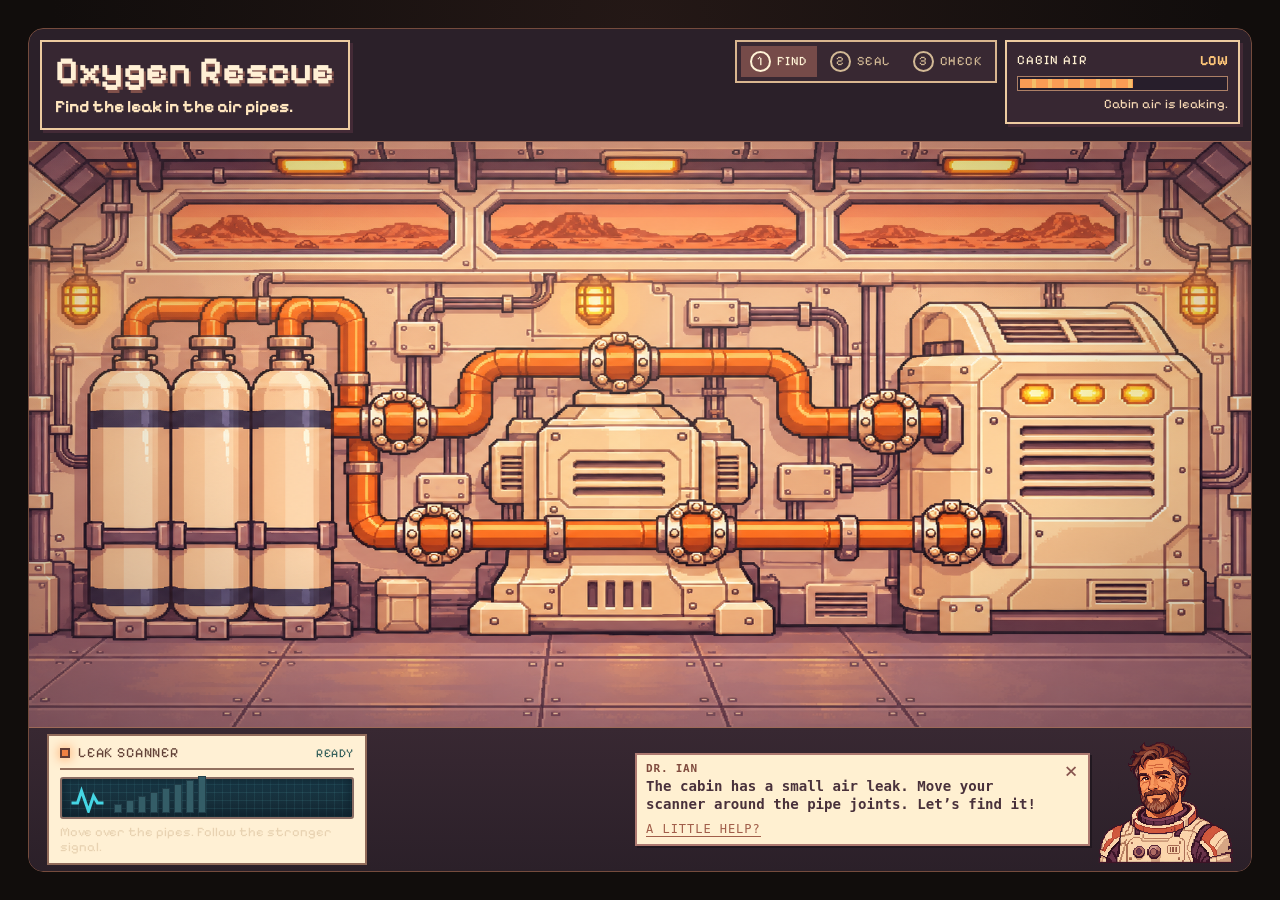
==== tasks/oxygen-rescue/index.html @ f4ef7f29 "Add Mission Trainer game source" ====
<!doctype html>
<html lang="en"><head><meta charset="utf-8"><meta name="viewport" content="width=device-width,initial-scale=1,viewport-fit=cover"><meta name="theme-color" content="#392731"><meta name="description" content="Find a hidden air leak, place a repair patch, and bring the cabin air back. An independent Mars mini-game for ages 7–12."><title>Oxygen Rescue · Find the Leak</title><link rel="icon" href="./assets/favicon.svg"><link rel="preload" href="./assets/pixelify-sans.ttf" as="font" type="font/ttf" crossorigin><link rel="preload" href="./assets/oxygen-bay.png" as="image"><link rel="stylesheet" href="./styles.css"><link rel="stylesheet" href="../task-frame.css"><script defer src="./game.js"></script></head>
<body><a class="skip" href="#joints">Skip to the pipe joints</a>
<main id="game" class="game task-frame" data-phase="search" aria-label="Oxygen Rescue game">
 <div class="mission-hud">
 <header class="mission-heading task-title-panel">
  <h1>Oxygen Rescue</h1>
  <p id="instruction" class="task-description">Find the leak in the air pipes.</p>
  <p id="status" class="status" role="status" aria-live="polite"></p>
 </header>
 <nav class="steps" aria-label="Mission steps"><span id="step-find" class="step active" aria-current="step"><i>1</i> FIND</span><span id="step-seal" class="step"><i>2</i> SEAL</span><span id="step-test" class="step"><i>3</i> CHECK</span></nav>
 <section class="pressure task-instrument" aria-label="Cabin air"><div class="pressure-top"><span>CABIN AIR</span><strong id="pressure-label" class="task-readout">LOW</strong></div><div id="pressure-meter" class="pressure-meter task-meter" role="progressbar" aria-label="Relative cabin air level" aria-describedby="pressure-note" aria-valuemin="0" aria-valuemax="100" aria-valuenow="58"><span id="pressure-fill"></span></div><p id="pressure-note">Cabin air is leaking.</p></section>
 </div>
 <div class="service-bay">
  <div id="stage" class="stage" aria-label="Mars habitat oxygen service bay"><img class="bay-art" src="./assets/oxygen-bay.png" alt="A cream-and-orange Mars service bay with oxygen tanks, pipework and six bolted joints" draggable="false"><div class="light" aria-hidden="true"></div><div id="joints" class="joints" tabindex="-1" aria-label="Six pipe joints. Move the scanner or use Tab and Enter to inspect each one."></div><div id="scan-cursor" class="scan-cursor" aria-hidden="true" hidden></div></div>
 </div>
 <div class="bay-controls">
 <div class="repair-controls">
 <aside id="scanner" class="scanner" aria-label="Leak scanner"><div class="scanner-title"><span class="scanner-dot"></span> LEAK SCANNER <span id="scanner-reading">READY</span></div><div class="scanner-screen"><svg class="scanner-glyph" viewBox="0 0 36 30" aria-hidden="true"><path d="M2 20h6l4-12 7 20 5-15 4 7h6" fill="none" stroke="currentColor" stroke-width="3"/></svg><div id="signal-bars" class="signal-bars" role="progressbar" aria-label="Leak signal strength" aria-valuemin="0" aria-valuemax="100" aria-valuenow="0"></div></div><p id="scanner-copy">Move over the pipes. A stronger signal means closer.</p></aside>
 <aside id="patch-kit" class="patch-kit" aria-label="Repair kit" hidden><p class="kit-label">REPAIR KIT</p><button id="take-patch" class="take-patch" aria-label="Pick up repair patch"><span class="patch-picture" aria-hidden="true"></span><span id="patch-button-label">PICK UP PATCH</span></button><p id="patch-instruction">Drag to the leak, or tap patch then leak.</p></aside>
 <button id="test-repair" class="primary" hidden>TEST THE REPAIR <span aria-hidden="true">→</span></button>
 </div>
 <aside id="coach" class="coach speaking" aria-label="Dr. Ian, mission coach">
  <div id="coach-speech" class="speech"><h2>Dr. Ian</h2><button id="close-speech" class="close-speech" aria-label="Close coach message">×</button><p id="coach-copy" aria-live="polite">The cabin has a small air leak. Move your scanner around the pipe joints. Let’s find it!</p><button id="hint" class="hint">A LITTLE HELP?</button></div>
  <button id="coach-toggle" class="coach-toggle" aria-label="Open or close Dr. Ian’s message" aria-controls="coach-speech" aria-expanded="true"><img src="../water-filter-repair/dr-ian.png" width="1312" height="1190" alt="Dr. Ian in his astronaut suit" draggable="false"></button>
 </aside>
 </div>
 <div id="drag-patch" class="drag-patch" aria-hidden="true" hidden><span class="patch-picture"></span></div>
 <section id="success" class="task-completion" aria-labelledby="success-title" hidden>
  <div id="effects" class="completion-effects" aria-hidden="true"></div>
  <p class="completion-kicker">MISSION COMPLETE</p><div class="completion-medal" aria-hidden="true">✦</div>
  <h2 id="success-title">A breath of fresh air!</h2><p class="completion-copy">The leak is sealed. Your crew is ready for the next adventure.</p>
  <a id="return-tasks" class="completion-link" href="../../index.html#tasks">← Back to Tasks</a>
 </section>

<div class="sr-only" id="announcer" aria-live="polite"></div>
</main>
</body></html>
---- tasks/oxygen-rescue/styles.css ----
@font-face{font-family:Pixelify;src:url('./assets/pixelify-sans.ttf') format('truetype');font-style:normal;font-weight:100 900;font-display:swap}
:root{font-family:Pixelify,'Trebuchet MS',sans-serif;color:#fff1d7;background:#2b2029;font-synthesis:none;text-rendering:optimizeLegibility;--plum:#382832;--plum2:#503541;--cream:#f8dfb5;--paper:#fff0d2;--orange:#ed873f;--gold:#f4bd5c;--cyan:#51d6e6;--ink:#33222d;--green:#78cf91}
*{box-sizing:border-box}
html,body{width:100%;height:100%;margin:0;overflow:hidden}
body{min-width:320px;min-height:320px;user-select:none;-webkit-tap-highlight-color:transparent}
button{font:inherit;color:inherit;cursor:pointer;touch-action:manipulation}
button:focus-visible,a:focus-visible,[tabindex]:focus-visible{outline:3px solid #58e2eb;outline-offset:4px}
[hidden]{display:none!important}
.skip,.sr-only{position:absolute;width:1px;height:1px;padding:0;margin:-1px;overflow:hidden;clip:rect(0,0,0,0);white-space:nowrap;border:0}
.game {
  position: fixed;
  display: grid;
  grid-template-rows: auto minmax(0, 1fr) auto;
  isolation: isolate;
  background: #2b2029;
}
.mission-hud {
  display: grid;
  grid-template-columns: minmax(0, 1fr) auto clamp(125px, 19vw, 235px);
  align-items: start;
  gap: 8px;
  padding: clamp(6px, 1.2vmin, 12px);
  border-bottom: 1px solid #9c6957;
}
.mission-heading { justify-self: start; }
.mission-heading h1 { margin: 0; font-size: clamp(23px, min(3.2vw, 5svh), 43px); line-height: 1; }
#instruction { margin: .28em 0 0; font-weight: 700; }
.steps {
  display: flex;
  gap: 4px;
  align-self: start;
  padding: 4px;
  background: #382832;
  border: 2px solid #d9b68f;
}
.pressure { padding: clamp(5px, 1vw, 10px); }
#pressure-note { text-align: right; }
.status {
  margin: 6px 0 0;
  padding: 4px 7px;
  background: #251c25;
  border-left: 3px solid #e0aa6e;
  font-size: clamp(11px, 1.1vw, 15px);
  line-height: 1.15;
}
.status:empty { padding: 0; margin: 0; border: 0; }
.service-bay {
  position: relative;
  min-width: 0;
  min-height: 0;
  overflow: hidden;
  container-type: size;
  background: #241b22;
}
.stage {
  position: absolute;
  inset: 0;
}
.bay-controls {
  display: flex;
  flex-wrap: wrap;
  align-items: center;
  justify-content: space-between;
  gap: 6px clamp(12px, 3vw, 42px);
  padding: 6px clamp(8px, 1.4vw, 21px);
  background: linear-gradient(#382832, #2b2029);
  border-top: 2px solid #9c6957;
}
.repair-controls { width: clamp(215px, 25vw, 350px); }
.scanner {
  padding: 8px 11px;
  color: #493132;
  background: #fff0d4;
  border: 2px solid #916b5a;
}
.scanner .scanner-title, #scanner-copy { color: #624137; }
.scanner .scanner-title #scanner-reading { color: #315d59; }
.patch-kit {
  position: relative;
  margin-left: -3px;
  padding: 8px 10px;
  color: #ffe9c7;
  background: linear-gradient(#69443e, #51333a);
  border: 2px solid #ae7859;
  box-shadow: inset 0 0 0 2px #36262f, 3px 3px #211820;
}
.patch-kit::before, .patch-kit::after {
  content: '';
  position: absolute;
  top: 6px;
  width: 4px;
  height: 4px;
  background: #e5b478;
  box-shadow: 1px 1px #2d202a;
}
.patch-kit::before { left: 5px; }
.patch-kit::after { right: 5px; }
.patch-kit .kit-label {
  padding-left: 7px;
  border-bottom: 2px solid #ae7859;
  letter-spacing: .1em;
}
.patch-kit .take-patch {
  border-color: #bd885e;
  background: linear-gradient(#ffdca5, #d6a477);
  box-shadow: inset 0 2px #fff0c4, inset 0 -3px #98694f;
}
.patch-kit .take-patch:hover:not(:disabled), .patch-kit .take-patch.equipped {
  background: linear-gradient(#fff0d0, #e9b77a);
}
#test-repair { width: 100%; min-height: 42px; padding: 6px; }
.coach {
  flex: 1 1 300px;
  min-width: 0;
  display: flex;
  align-items: center;
  justify-content: flex-end;
  gap: 8px;
}
.coach-toggle {
  align-self: end;
  flex: none;
  width: clamp(70px, min(12vw, 15svh), 146px);
  margin: 0 0 -6px;
  padding: 0;
  border: 0;
  background: transparent;
}
.coach-toggle img { display: block; width: 100%; height: auto; image-rendering: pixelated; }
.speech {
  position: relative;
  width: min(100%, 455px);
  padding: 7px 28px 7px 9px;
  color: #49313b;
  background: #fff0d1;
  border: 2px solid #ad7970;
  box-shadow: 2px 2px #211820;
  font-family: 'Cascadia Mono', Consolas, monospace;
}
.coach:not(.speaking) .speech { visibility: hidden; }
.speech h2 { margin: 0 0 3px; color: #804b3e; font-size: 11px; letter-spacing: .07em; text-transform: uppercase; }
.speech p { margin: 0 0 4px; font-size: clamp(11px, 1.1vw, 15px); line-height: 1.25; font-weight: 700; }
.bay-art{position:absolute;inset:0;width:100%;height:100%;object-fit:fill;pointer-events:none}
.light{position:absolute;inset:0;pointer-events:none;background:linear-gradient(180deg,rgba(43,28,38,.22),transparent 23%,transparent 70%,rgba(41,27,38,.2)),radial-gradient(ellipse at 48% 45%,transparent 48%,rgba(35,22,32,.2) 100%)}
.eyebrow{display:flex;align-items:center;gap:9px;margin:0 0 4px;color:#f5c56f;font-size:clamp(11px,1.05vw,15px);letter-spacing:.08em;text-transform:uppercase}
.warning-lamp,.scanner-dot{display:inline-block;width:10px;height:10px;border:2px solid #623d35;background:#ef8244;box-shadow:0 0 12px #ff9146;animation:lamp 1.7s steps(2,end) infinite}
.mission-heading h1{margin:0;font-size:clamp(25px,3vw,43px);line-height:1;color:#fff0d5;text-shadow:2px 3px 0 #5e3b40}
#instruction{margin:7px 0 0;color:#ffe6bf;font-size:clamp(14px,1.35vw,19px);line-height:1.2}
.step{display:flex;align-items:center;gap:6px;padding:5px 9px;color:#d2b995;font-size:clamp(11px,1vw,14px);letter-spacing:.04em}
.step i{display:grid;place-items:center;width:21px;height:21px;border:2px solid currentColor;border-radius:50%;font-style:normal;font-size:13px}
.step.active{color:#fff3d6;background:#764b49}
.step.done{color:#8ce5c0}
.step.done i{background:#3c7865;color:#fff3d6}
.pressure-top{display:flex;align-items:center;justify-content:space-between;font-size:13px;letter-spacing:.08em}
.pressure-top strong{color:#ffad68;font-size:14px}
.pressure-meter{height:15px;margin:7px 0 5px;padding:2px;background:#261d27;border:2px solid #b78a76;overflow:hidden}
#pressure-fill{display:block;width:58%;height:100%;background:repeating-linear-gradient(90deg,#fa9c55 0 12px,#f6be68 12px 16px)}
#pressure-note{margin:0;color:#f7d9b5;font-size:13px}
.game[data-phase="complete"] #pressure-fill{background:repeating-linear-gradient(90deg,#68cf9b 0 12px,#b8f29e 12px 16px)}
.joints{position:absolute;z-index:4;inset:0;pointer-events:none}
.joint{position:absolute;left:calc(var(--x)*1%);top:calc(var(--y)*1%);display:grid;place-items:center;width:clamp(27px,min(7cqw,18cqh),94px);aspect-ratio:1;padding:0;transform:translate(-50%,-50%);border:0;border-radius:50%;background:transparent;pointer-events:auto;touch-action:manipulation}
.joint:disabled{cursor:default}
.target-ring{position:absolute;inset:7%;border:3px dashed #ffe4b6;border-radius:50%;opacity:0;transform:scale(.76);transition:opacity .15s,transform .15s;filter:drop-shadow(0 2px 2px #31232d)}
.joint:enabled:hover .target-ring,.joint:focus-visible .target-ring,.joint.checked .target-ring{opacity:.9;transform:scale(1)}
.joint.checked .target-ring{border-style:solid;border-color:#66d9ce;opacity:.75}
.joint.leak .target-ring{border:4px solid #ff9b57;opacity:1;transform:scale(1.08);box-shadow:0 0 0 6px #fa834255,0 0 24px #ff8c3d;animation:leakpulse .7s steps(2,end) infinite}
.leak-mark{position:absolute;top:50%;left:50%;opacity:0}
.joint .fitted-patch{display:none}
.patch-picture{position:relative;width:54px;height:45px;flex:0 0 auto;display:block;line-height:0;pointer-events:none}
.repair-plate-art{display:block;width:100%;height:100%;overflow:visible;shape-rendering:crispEdges}
.joint.has-patch .fitted-patch{display:block;position:absolute;width:88%;max-width:82px;max-height:92%;height:auto;aspect-ratio:96/80;z-index:2;transform-origin:center center;filter:drop-shadow(0 2px 0 #412b35)}
.joint.has-patch .leak-mark{display:none}
.joint.has-patch .target-ring{opacity:0;animation:none;box-shadow:none}
.game[data-phase="placed"] .fitted-patch{animation:plate-fit .48s steps(6,end) both}
.game[data-phase="placed"] .fitted-patch .repair-lamp{animation:repair-ready 1.2s steps(2,end) infinite}
.game[data-phase="sealing"] .fitted-patch{animation:plate-seat 1.35s steps(6,end) both}
.repair-bolt{transform-box:fill-box;transform-origin:center}
.bolt-1{--bolt-delay:.05s}.bolt-2{--bolt-delay:.29s}.bolt-3{--bolt-delay:.53s}.bolt-4{--bolt-delay:.77s}
.game[data-phase="sealing"] .fitted-patch .repair-bolt{animation:bolt-tighten .3s var(--bolt-delay) steps(5,end) both}
.joint.seal-done .fitted-patch{transform:translateY(1px)}
.joint.seal-done .repair-bolt{transform:rotate(90deg)}
.joint.seal-done .repair-lamp{fill:#a4e6a6;filter:drop-shadow(0 0 2px #7bd68d)}
.scanner-title{display:flex;align-items:center;gap:8px;padding-bottom:7px;border-bottom:2px solid #92705f;font-size:14px;letter-spacing:.06em}
.scanner-title #scanner-reading{margin-left:auto;color:#95e8e2;font-size:12px}
.scanner[data-band="warm"] .scanner-title #scanner-reading{color:#ffce75}.scanner[data-band="hot"] .scanner-title #scanner-reading{color:#a5f1d5}
.scanner-screen{display:flex;align-items:center;gap:8px;height:42px;margin-top:7px;padding:4px 7px;color:#45d6e4;background:#1b3540;border:2px solid #896c63;box-shadow:inset 0 0 11px #0b1d28}
.scanner-glyph{width:37px;height:30px;flex:0 0 auto}
.signal-bars{display:flex;align-items:end;gap:4px;height:30px;flex:1}
.signal-bars span{width:8px;min-height:6px;background:#345d67;border:1px solid #213e49;transition:background .1s,box-shadow .1s}
.signal-bars span.on{background:#43d1df;box-shadow:0 0 7px #48dce9}
#scanner-copy{margin:6px 0 0;color:#e8d2b1;font-size:13px;line-height:1.15}
.kit-label{margin:0 0 7px;color:#f3c276;font-size:14px;letter-spacing:.08em}
.take-patch{width:100%;display:flex;align-items:center;justify-content:flex-start;gap:11px;min-height:52px;padding:6px 10px;color:#382832;background:#f2d8af;border:3px solid #895849;box-shadow:3px 3px 0 #251e29;font-size:15px}
.take-patch:hover:not(:disabled),.take-patch.equipped{background:#fff0d0;transform:translateY(-1px)}
.take-patch:disabled{opacity:.75;cursor:default}
#patch-instruction{margin:8px 0 0;color:#ebd4b3;font-size:13px;line-height:1.15}
.drag-patch{position:fixed;z-index:30;transform:translate(-50%,-50%);pointer-events:none;filter:drop-shadow(2px 4px 2px #2b2029)}
.drag-patch .patch-picture{width:68px;height:57px}
body.dragging{cursor:grabbing}
.scan-cursor{position:absolute;z-index:6;width:28px;height:28px;transform:translate(-50%,-50%);border:2px solid #83edf2;border-radius:50%;box-shadow:0 0 0 5px #43dce444,0 0 16px #44dce5;pointer-events:none}
.scan-cursor:before,.scan-cursor:after{content:"";position:absolute;background:#d9fded;box-shadow:0 0 5px #50dee6}
.scan-cursor:before{left:50%;top:-8px;bottom:-8px;width:2px;transform:translateX(-50%)}.scan-cursor:after{top:50%;left:-8px;right:-8px;height:2px;transform:translateY(-50%)}
.primary{display:inline-flex;align-items:center;justify-content:center;gap:11px;min-height:56px;padding:9px 21px;color:#3d2934;background:#f0b36f;border:4px solid #764449;box-shadow:4px 5px 0 #2f222b;font-size:clamp(15px,1.35vw,19px);letter-spacing:.035em;text-shadow:0 1px #ffe0a8}
.primary:hover:not(:disabled){background:#ffcc83;transform:translateY(-2px);box-shadow:4px 7px 0 #2f222b}
.primary:disabled{opacity:.8;cursor:wait}
.status.success{border-color:#87e8ad;color:#dbffdd}.status.error{border-color:#ff8d65}
.close-speech{position:absolute;right:5px;top:4px;width:24px;height:24px;padding:0;color:#87544e;background:transparent;border:0;font-size:22px;line-height:1}
.hint{padding:0;color:#a15e4a;background:transparent;border:0;border-bottom:1px solid currentColor;font-size:12px;letter-spacing:.08em}
.hint:hover{color:#603a45}
@keyframes lamp{50%{opacity:.45;box-shadow:none}}
@keyframes leakpulse{50%{transform:scale(.97);box-shadow:0 0 0 3px #fa834255,0 0 12px #ff8c3d}}
@keyframes plate-fit{0%{transform:translate(-5px,-13px) rotate(-9deg) scale(1.18);filter:drop-shadow(3px 7px 0 #412b3577)}65%{transform:translateY(1px) rotate(2deg) scale(1.01)}100%{transform:translateY(0) rotate(0) scale(1);filter:drop-shadow(0 2px 0 #412b35)}}
@keyframes plate-seat{0%,20%{transform:translateY(0)}24%,42%{transform:translateY(1px)}46%,64%{transform:translate(1px,1px)}68%,86%{transform:translateY(1px)}100%{transform:translateY(1px)}}
@keyframes bolt-tighten{0%{transform:rotate(0);filter:brightness(1.3)}90%{filter:brightness(1.15)}100%{transform:rotate(90deg);filter:brightness(1)}}
@keyframes repair-ready{50%{fill:#b77540}}
@media (orientation:portrait) {
  .game.task-frame {
    height: fit-content;
    max-height: calc(100% - 2 * var(--task-gutter));
    margin-block: auto;
  }
  .service-bay { aspect-ratio: 3 / 2; }
}
@media(max-width:760px),(orientation:portrait){
 .mission-hud{grid-template-columns:minmax(0,1fr) clamp(104px,34%,235px);gap:4px 7px}
 .pressure{grid-area:1 / 2}
 .steps{grid-area:2 / 1 / 3 / -1;justify-self:start}
 .repair-controls{width:100%}
 .coach{flex-basis:100%}
 .eyebrow{font-size:10px}.mission-heading h1{font-size:clamp(22px,6vw,31px)}#instruction{margin-top:3px;font-size:13px}
 .steps{gap:2px;padding:4px}.step{gap:4px;padding:3px 6px;font-size:10px}.step i{width:18px;height:18px;font-size:11px}
 .pressure-top{font-size:10px}.pressure-top strong{font-size:10px}.pressure-meter{height:12px;margin:5px 0 4px}
 .target-ring{inset:8%;border-width:2px}
 .joint.leak .target-ring{transform:scale(.9)}
 .scanner{padding:7px}.scanner-title{gap:5px;padding-bottom:4px;font-size:11px}.scanner-title #scanner-reading{font-size:10px}.scanner-dot{width:8px;height:8px}.scanner-screen{height:30px;margin-top:4px;padding:2px 4px}.scanner-glyph{width:27px;height:24px}.signal-bars{height:23px;gap:2px}.signal-bars span{width:6px}#scanner-copy{margin-top:4px;font-size:10px;line-height:1.1}
 .patch-kit{padding:6px 7px}.kit-label{margin-bottom:4px;font-size:11px}.take-patch{gap:6px;min-height:38px;padding:4px 6px;border-width:2px;font-size:11px}.take-patch .patch-picture{width:37px;height:31px}#patch-instruction{margin-top:4px;font-size:10px}
}
@media (orientation:landscape) and (max-height:500px) {
 .mission-hud{grid-template-columns:minmax(0,1fr) auto clamp(115px,19vw,200px)}
 .steps,.pressure{grid-area:auto}
 .bay-controls{display:grid;grid-template-columns:minmax(135px,27%) minmax(0,1fr)}
 .repair-controls{width:auto}
 .mission-heading h1{font-size:23px}
 .speech p{font-size:11px}
 .coach-toggle{width:65px}
 .patch-kit .kit-label{margin-bottom:3px}
 .patch-kit .take-patch{min-height:36px;padding:3px 6px}
 .patch-kit .patch-picture{width:38px;height:32px}
 #patch-instruction{margin-top:4px;font-size:10px}
}
@media(prefers-reduced-motion:reduce){*,*:before,*:after{scroll-behavior:auto!important;animation-duration:.01ms!important;animation-iteration-count:1!important;transition-duration:.01ms!important}}

.light {
  background:
    radial-gradient(ellipse at 48% 25%, #ffe1a72b, transparent 48%),
    radial-gradient(ellipse at 96% 26%, #ffb96835, transparent 23%),
    radial-gradient(ellipse at 4% 26%, #ffb96835, transparent 23%),
    radial-gradient(ellipse at 50% 47%, transparent 47%, #2115215c);
}

.scanner-screen {
  background:
    repeating-linear-gradient(0deg, #65cdd01a 0 1px, transparent 1px 8px),
    repeating-linear-gradient(90deg, #65cdd016 0 1px, transparent 1px 8px),
    linear-gradient(#193947, #142833);
  border-radius: 3px;
}

.joint.leak .leak-mark {
  width: clamp(55px, 8vw, 116px);
  height: clamp(40px, 6vw, 78px);
  margin-top: 4px;
  transform: translate(-15%, -90%);
  opacity: 1;
  pointer-events: none;
}

.leak-mark i {
  position: absolute;
  inset: 0;
  background: url('../../airlock-steam.png') center / contain no-repeat;
  transform-origin: 20% 78%;
  animation: oxygen-vapor .72s linear infinite;
}
.leak-mark i:nth-child(2) { animation-delay: -.24s; }
.leak-mark i:nth-child(3) { animation-delay: -.48s; }

@keyframes oxygen-vapor {
  0% { opacity: 0; transform: translate(-10%, 15%) rotate(-32deg) scale(.18, .22); }
  22% { opacity: .76; }
  100% { opacity: 0; transform: translate(48%, -41%) rotate(-28deg) scale(1.25, .84); }
}

@media (prefers-reduced-motion: reduce) {
  .leak-mark i:first-child { opacity: .66; transform: rotate(-29deg) scale(.6); animation: none; }
  .leak-mark i:not(:first-child) { display: none; }
}
---- tasks/task-frame.css ----
/* Match the main outpost scene without changing the coordinate space of pointer effects. */
body {
  --task-gutter: clamp(8px, 2.5vw, 28px);
  --instrument-surface: #59414b;
  --instrument-highlight: #70524f;
  background: radial-gradient(ellipse at 50% 4%, #241816, #110d0c 65%);
}

.task-frame {
  border: 1px solid #754b3d;
  border-radius: var(--task-radius, 15px);
  box-shadow: 0 12px 35px #0005;
  overflow: hidden;
}

.game.task-frame {
  inset: var(--task-gutter) max(var(--task-gutter), calc((100% - 1440px) / 2));
  clip-path: inset(0 round var(--task-radius, 15px));
}

.bay.task-frame {
  min-height: calc(100svh - 2 * var(--task-gutter));
}

.task-frame :is(.task-title-panel, .task-instrument) {
  border: 2px solid #edcba0;
  border-radius: 0;
  background: #382833ef;
  box-shadow: 3px 3px #432a36;
  color: #fff0d2;
  font-family: Pixelify, 'Pixelify Sans', monospace;
  text-shadow: none;
}

.task-title-panel {
  max-width: 100%;
  padding: clamp(5px, 1.1vmin, 11px) clamp(7px, 1.5vmin, 15px);
}

.task-frame .task-title-panel h1 {
  font-family: inherit;
  letter-spacing: normal;
  text-shadow: 2px 3px #81504a;
}

.task-title-panel .task-description {
  margin: .28em 0 0;
  color: #ffe0b8;
  font-size: clamp(10px, 1.3vmin, 14px);
  line-height: 1.2;
}

.task-frame .task-instrument .task-readout {
  color: var(--task-readout-color, #ffc779);
  letter-spacing: .04em;
}

.task-frame .task-instrument .task-meter {
  border: 1px solid #ad8066;
  border-radius: 0;
  background: #271e2b;
}

.task-return {
  color: #ffdbab;
  padding: 8px;
  text-underline-offset: 3px;
}

.task-completion {
  position: absolute;
  z-index: 18;
  inset: 0;
  display: flex;
  flex-direction: column;
  align-items: center;
  justify-content: center;
  padding: 24px;
  background: #30222dbb;
  text-align: center;
  backdrop-filter: blur(3px);
}

.task-completion > :not(.completion-effects) { position: relative; max-width: 570px; }
.completion-kicker { margin: 0; color: #ffcb76; font-size: 16px; letter-spacing: .15em; }
.task-completion h2 {
  margin: 6px 0;
  color: #fff0d1;
  font-size: clamp(30px, 5vw, 62px);
  line-height: 1.05;
  text-shadow: 3px 4px #78474d;
}
.completion-copy { margin: 7px 0 20px; color: #ffe0b7; font-size: clamp(17px, 2vw, 23px); }
.completion-link { margin-top: 15px; color: #ffcb9c; font-size: 14px; text-underline-offset: 3px; }
.completion-medal {
  display: grid;
  flex: none;
  place-items: center;
  width: 80px;
  height: 80px;
  margin: 16px auto 10px;
  border: 7px double #ffe2a1;
  border-radius: 50%;
  background: #d68a4c;
  box-shadow: 0 0 0 6px #68414a, 0 0 25px #ffc874;
  color: #fff3c5;
  font-size: 47px;
  animation: task-medal-pulse 1.4s ease-in-out infinite alternate;
}

.completion-effects { position: absolute; inset: 0; overflow: hidden; pointer-events: none; }
.completion-effects i {
  position: absolute;
  top: -18px;
  left: var(--x);
  width: 9px;
  height: 14px;
  background: #f5d273;
  animation: task-confetti-fall 3s var(--delay) ease-in forwards;
}
.completion-effects i:nth-child(3n + 1) { background: #65d6d2; }
.completion-effects i:nth-child(3n + 2) { background: #f39462; }
@keyframes task-medal-pulse { to { transform: scale(1.07) rotate(7deg); } }
@keyframes task-confetti-fall { to { transform: translateY(110vh) rotate(420deg); opacity: .25; } }
@media (prefers-reduced-motion: reduce) {
  .completion-effects { display: none; }
  .completion-medal { animation: none; }
}

@media (max-width: 620px), (max-height: 480px) {
  .task-completion { padding: 16px; }
  .completion-kicker { font-size: 12px; }
  .completion-medal { width: 60px; height: 60px; border-width: 5px; font-size: 34px; }
  .task-completion h2 { font-size: clamp(29px, 8vw, 46px); }
  .completion-copy { margin-bottom: 10px; font-size: 16px; }
  .completion-link { margin-top: 9px; }
}

@media (max-width: 620px) {
  .task-frame { --task-radius: 10px; }
}
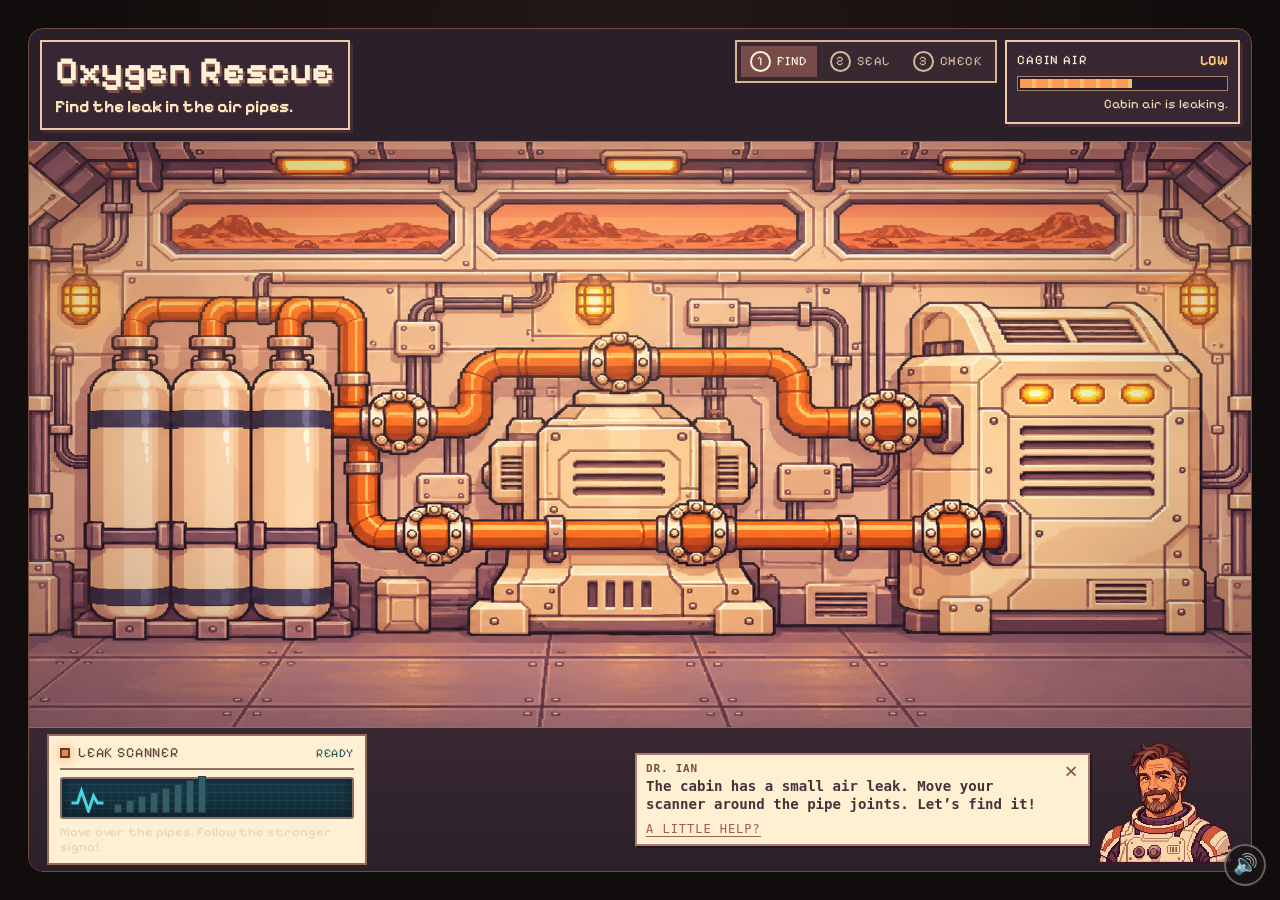
==== commit 474131b4: "Add synthesized sound effects across the game and tasks New sfx.js generates every sound with the We" ====
--- a/tasks/oxygen-rescue/index.html
+++ b/tasks/oxygen-rescue/index.html
@@ -1,5 +1,5 @@
 <!doctype html>
-<html lang="en"><head><meta charset="utf-8"><meta name="viewport" content="width=device-width,initial-scale=1,viewport-fit=cover"><meta name="theme-color" content="#392731"><meta name="description" content="Find a hidden air leak, place a repair patch, and bring the cabin air back. An independent Mars mini-game for ages 7–12."><title>Oxygen Rescue · Find the Leak</title><link rel="icon" href="./assets/favicon.svg"><link rel="preload" href="./assets/pixelify-sans.ttf" as="font" type="font/ttf" crossorigin><link rel="preload" href="./assets/oxygen-bay.png" as="image"><link rel="stylesheet" href="./styles.css"><link rel="stylesheet" href="../task-frame.css"><script defer src="./game.js"></script></head>
+<html lang="en"><head><meta charset="utf-8"><meta name="viewport" content="width=device-width,initial-scale=1,viewport-fit=cover"><meta name="theme-color" content="#392731"><meta name="description" content="Find a hidden air leak, place a repair patch, and bring the cabin air back. An independent Mars mini-game for ages 7–12."><title>Oxygen Rescue · Find the Leak</title><link rel="icon" href="./assets/favicon.svg"><link rel="preload" href="./assets/pixelify-sans.ttf" as="font" type="font/ttf" crossorigin><link rel="preload" href="./assets/oxygen-bay.png" as="image"><link rel="stylesheet" href="./styles.css"><link rel="stylesheet" href="../task-frame.css"><script defer src="../../sfx.js"></script><script defer src="./game.js"></script></head>
 <body><a class="skip" href="#joints">Skip to the pipe joints</a>
 <main id="game" class="game task-frame" data-phase="search" aria-label="Oxygen Rescue game">
  <div class="mission-hud">
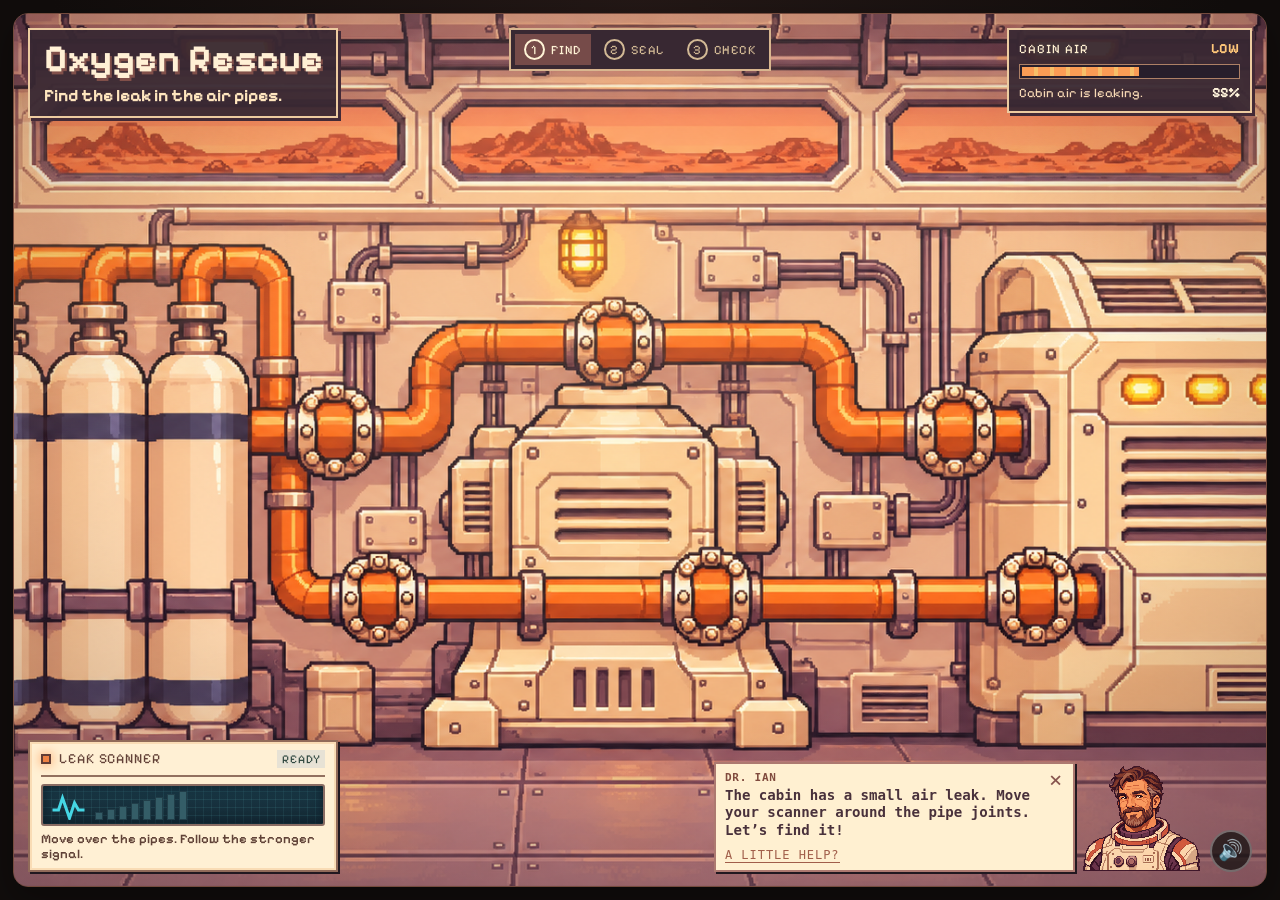
==== commit 9bfd805e: "Polish rover driving and mission tasks" ====
--- a/tasks/oxygen-rescue/index.html
+++ b/tasks/oxygen-rescue/index.html
@@ -9,7 +9,14 @@
   <p id="status" class="status" role="status" aria-live="polite"></p>
  </header>
  <nav class="steps" aria-label="Mission steps"><span id="step-find" class="step active" aria-current="step"><i>1</i> FIND</span><span id="step-seal" class="step"><i>2</i> SEAL</span><span id="step-test" class="step"><i>3</i> CHECK</span></nav>
- <section class="pressure task-instrument" aria-label="Cabin air"><div class="pressure-top"><span>CABIN AIR</span><strong id="pressure-label" class="task-readout">LOW</strong></div><div id="pressure-meter" class="pressure-meter task-meter" role="progressbar" aria-label="Relative cabin air level" aria-describedby="pressure-note" aria-valuemin="0" aria-valuemax="100" aria-valuenow="58"><span id="pressure-fill"></span></div><p id="pressure-note">Cabin air is leaking.</p></section>
+ <section class="pressure task-instrument" aria-label="Cabin air">
+  <div class="pressure-top"><span>CABIN AIR</span><strong id="pressure-label" class="task-readout">LOW</strong></div>
+  <div id="pressure-meter" class="pressure-meter task-meter" role="progressbar" aria-label="Relative cabin air level" aria-describedby="pressure-note" aria-valuemin="0" aria-valuemax="100" aria-valuenow="58"><span id="pressure-fill"></span></div>
+  <div class="pressure-footer">
+   <p id="pressure-note">Cabin air is leaking.</p>
+   <strong id="pressure-percentage" aria-hidden="true">58%</strong>
+  </div>
+ </section>
  </div>
  <div class="service-bay">
   <div id="stage" class="stage" aria-label="Mars habitat oxygen service bay"><img class="bay-art" src="./assets/oxygen-bay.png" alt="A cream-and-orange Mars service bay with oxygen tanks, pipework and six bolted joints" draggable="false"><div class="light" aria-hidden="true"></div><div id="joints" class="joints" tabindex="-1" aria-label="Six pipe joints. Move the scanner or use Tab and Enter to inspect each one."></div><div id="scan-cursor" class="scan-cursor" aria-hidden="true" hidden></div></div>
--- a/tasks/oxygen-rescue/styles.css
+++ b/tasks/oxygen-rescue/styles.css
@@ -2,28 +2,44 @@
 :root{font-family:Pixelify,'Trebuchet MS',sans-serif;color:#fff1d7;background:#2b2029;font-synthesis:none;text-rendering:optimizeLegibility;--plum:#382832;--plum2:#503541;--cream:#f8dfb5;--paper:#fff0d2;--orange:#ed873f;--gold:#f4bd5c;--cyan:#51d6e6;--ink:#33222d;--green:#78cf91}
 *{box-sizing:border-box}
 html,body{width:100%;height:100%;margin:0;overflow:hidden}
-body{min-width:320px;min-height:320px;user-select:none;-webkit-tap-highlight-color:transparent}
+body{
+  --oxygen-frame-inset: clamp(5px, 1.45vmin, 16px);
+  --oxygen-hud-edge: clamp(8px, 1.6vmin, 18px);
+  min-width:320px;
+  min-height:320px;
+  user-select:none;
+  -webkit-tap-highlight-color:transparent;
+}
 button{font:inherit;color:inherit;cursor:pointer;touch-action:manipulation}
 button:focus-visible,a:focus-visible,[tabindex]:focus-visible{outline:3px solid #58e2eb;outline-offset:4px}
 [hidden]{display:none!important}
 .skip,.sr-only{position:absolute;width:1px;height:1px;padding:0;margin:-1px;overflow:hidden;clip:rect(0,0,0,0);white-space:nowrap;border:0}
 .game {
+  --hud-edge: var(--oxygen-hud-edge);
   position: fixed;
+  isolation: isolate;
+  background: #49313b;
+}
+#game.task-frame {
+  inset: var(--oxygen-frame-inset);
+  clip-path: none;
+}
+body > .sfx-toggle {
+  right: calc(var(--oxygen-frame-inset) + var(--oxygen-hud-edge) + 1px) !important;
+  bottom: calc(var(--oxygen-frame-inset) + var(--oxygen-hud-edge) + 1px) !important;
+}
+.mission-hud {
+  position: absolute;
+  z-index: 8;
+  inset: var(--hud-edge) var(--hud-edge) auto;
   display: grid;
-  grid-template-rows: auto minmax(0, 1fr) auto;
-  isolation: isolate;
-  background: #2b2029;
-}
-.mission-hud {
-  display: grid;
-  grid-template-columns: minmax(0, 1fr) auto clamp(125px, 19vw, 235px);
+  grid-template-columns: minmax(0, 1fr) auto minmax(0, 1fr);
   align-items: start;
-  gap: 8px;
-  padding: clamp(6px, 1.2vmin, 12px);
-  border-bottom: 1px solid #9c6957;
+  gap: clamp(8px, 1.25vw, 20px);
+  pointer-events: none;
 }
 .mission-heading { justify-self: start; }
-.mission-heading h1 { margin: 0; font-size: clamp(23px, min(3.2vw, 5svh), 43px); line-height: 1; }
+.mission-heading h1 { margin: 0; }
 #instruction { margin: .28em 0 0; font-weight: 700; }
 .steps {
   display: flex;
@@ -33,8 +49,23 @@
   background: #382832;
   border: 2px solid #d9b68f;
 }
-.pressure { padding: clamp(5px, 1vw, 10px); }
-#pressure-note { text-align: right; }
+.pressure {
+  justify-self: end;
+  width: min(100%, 245px);
+  padding: clamp(5px, 1vw, 10px);
+}
+.pressure-footer {
+  display: flex;
+  align-items: baseline;
+  justify-content: space-between;
+  gap: 4px 9px;
+}
+#pressure-percentage {
+  flex: none;
+  color: #fff4dc;
+  font-size: clamp(12px, 1.1vw, 15px);
+  font-variant-numeric: tabular-nums;
+}
 .status {
   margin: 6px 0 0;
   padding: 4px 7px;
@@ -45,36 +76,42 @@
 }
 .status:empty { padding: 0; margin: 0; border: 0; }
 .service-bay {
-  position: relative;
-  min-width: 0;
-  min-height: 0;
+  position: absolute;
+  inset: 0;
   overflow: hidden;
   container-type: size;
-  background: #241b22;
 }
 .stage {
   position: absolute;
-  inset: 0;
+  z-index: 1;
+  /* The art, hotspots and scanner all use this same cropped image space. */
+  top: 53%;
+  left: 50%;
+  width: clamp(100%, calc(100cqh * 1672 / 941), 150%);
+  aspect-ratio: 1672 / 941;
+  transform: translate(-50%, -53%);
 }
 .bay-controls {
-  display: flex;
-  flex-wrap: wrap;
-  align-items: center;
+  position: absolute;
+  z-index: 8;
+  inset: auto var(--hud-edge) var(--hud-edge);
+  display: grid;
+  grid-template-columns: minmax(164px, min(27vw, 310px)) minmax(0, min(42vw, 540px));
+  align-items: end;
   justify-content: space-between;
-  gap: 6px clamp(12px, 3vw, 42px);
-  padding: 6px clamp(8px, 1.4vw, 21px);
-  background: linear-gradient(#382832, #2b2029);
-  border-top: 2px solid #9c6957;
-}
-.repair-controls { width: clamp(215px, 25vw, 350px); }
+  gap: 8px;
+  pointer-events: none;
+}
+.repair-controls { min-width: 0; }
+.repair-controls button, .coach button, .speech { pointer-events: auto; }
 .scanner {
   padding: 8px 11px;
   color: #493132;
   background: #fff0d4;
   border: 2px solid #916b5a;
-}
-.scanner .scanner-title, #scanner-copy { color: #624137; }
-.scanner .scanner-title #scanner-reading { color: #315d59; }
+  box-shadow: inset 0 0 0 2px #f9dcb5, 2px 2px #211820;
+}
+.scanner-title { color: #624137; }
 .patch-kit {
   position: relative;
   margin-left: -3px;
@@ -110,18 +147,16 @@
 }
 #test-repair { width: 100%; min-height: 42px; padding: 6px; }
 .coach {
-  flex: 1 1 300px;
   min-width: 0;
   display: flex;
-  align-items: center;
+  align-items: end;
   justify-content: flex-end;
   gap: 8px;
 }
+body:has(> .sfx-toggle) .coach { padding-right: 52px; }
 .coach-toggle {
-  align-self: end;
   flex: none;
-  width: clamp(70px, min(12vw, 15svh), 146px);
-  margin: 0 0 -6px;
+  width: clamp(62px, min(10vw, 13svh), 118px);
   padding: 0;
   border: 0;
   background: transparent;
@@ -140,11 +175,11 @@
 .coach:not(.speaking) .speech { visibility: hidden; }
 .speech h2 { margin: 0 0 3px; color: #804b3e; font-size: 11px; letter-spacing: .07em; text-transform: uppercase; }
 .speech p { margin: 0 0 4px; font-size: clamp(11px, 1.1vw, 15px); line-height: 1.25; font-weight: 700; }
-.bay-art{position:absolute;inset:0;width:100%;height:100%;object-fit:fill;pointer-events:none}
+.bay-art{position:absolute;inset:0;width:100%;height:100%;pointer-events:none}
 .light{position:absolute;inset:0;pointer-events:none;background:linear-gradient(180deg,rgba(43,28,38,.22),transparent 23%,transparent 70%,rgba(41,27,38,.2)),radial-gradient(ellipse at 48% 45%,transparent 48%,rgba(35,22,32,.2) 100%)}
 .eyebrow{display:flex;align-items:center;gap:9px;margin:0 0 4px;color:#f5c56f;font-size:clamp(11px,1.05vw,15px);letter-spacing:.08em;text-transform:uppercase}
 .warning-lamp,.scanner-dot{display:inline-block;width:10px;height:10px;border:2px solid #623d35;background:#ef8244;box-shadow:0 0 12px #ff9146;animation:lamp 1.7s steps(2,end) infinite}
-.mission-heading h1{margin:0;font-size:clamp(25px,3vw,43px);line-height:1;color:#fff0d5;text-shadow:2px 3px 0 #5e3b40}
+.mission-heading h1{font-size:clamp(25px,3vw,40px);line-height:1;color:#fff0d5}
 #instruction{margin:7px 0 0;color:#ffe6bf;font-size:clamp(14px,1.35vw,19px);line-height:1.2}
 .step{display:flex;align-items:center;gap:6px;padding:5px 9px;color:#d2b995;font-size:clamp(11px,1vw,14px);letter-spacing:.04em}
 .step i{display:grid;place-items:center;width:21px;height:21px;border:2px solid currentColor;border-radius:50%;font-style:normal;font-size:13px}
@@ -155,7 +190,7 @@
 .pressure-top strong{color:#ffad68;font-size:14px}
 .pressure-meter{height:15px;margin:7px 0 5px;padding:2px;background:#261d27;border:2px solid #b78a76;overflow:hidden}
 #pressure-fill{display:block;width:58%;height:100%;background:repeating-linear-gradient(90deg,#fa9c55 0 12px,#f6be68 12px 16px)}
-#pressure-note{margin:0;color:#f7d9b5;font-size:13px}
+#pressure-note{min-width:0;margin:0;color:#f7d9b5;font-size:13px;line-height:1.14}
 .game[data-phase="complete"] #pressure-fill{background:repeating-linear-gradient(90deg,#68cf9b 0 12px,#b8f29e 12px 16px)}
 .joints{position:absolute;z-index:4;inset:0;pointer-events:none}
 .joint{position:absolute;left:calc(var(--x)*1%);top:calc(var(--y)*1%);display:grid;place-items:center;width:clamp(27px,min(7cqw,18cqh),94px);aspect-ratio:1;padding:0;transform:translate(-50%,-50%);border:0;border-radius:50%;background:transparent;pointer-events:auto;touch-action:manipulation}
@@ -181,14 +216,22 @@
 .joint.seal-done .repair-bolt{transform:rotate(90deg)}
 .joint.seal-done .repair-lamp{fill:#a4e6a6;filter:drop-shadow(0 0 2px #7bd68d)}
 .scanner-title{display:flex;align-items:center;gap:8px;padding-bottom:7px;border-bottom:2px solid #92705f;font-size:14px;letter-spacing:.06em}
-.scanner-title #scanner-reading{margin-left:auto;color:#95e8e2;font-size:12px}
-.scanner[data-band="warm"] .scanner-title #scanner-reading{color:#ffce75}.scanner[data-band="hot"] .scanner-title #scanner-reading{color:#a5f1d5}
+.scanner-title #scanner-reading {
+  margin-left: auto;
+  padding: 2px 5px;
+  background: #e7e2d5;
+  color: #304840;
+  font-size: 12px;
+  white-space: nowrap;
+}
+.scanner[data-band="warm"] #scanner-reading { background: #f6d8a8; color: #6a3b20; }
+.scanner[data-band="hot"] #scanner-reading { background: #d1eee3; color: #1b503e; }
 .scanner-screen{display:flex;align-items:center;gap:8px;height:42px;margin-top:7px;padding:4px 7px;color:#45d6e4;background:#1b3540;border:2px solid #896c63;box-shadow:inset 0 0 11px #0b1d28}
 .scanner-glyph{width:37px;height:30px;flex:0 0 auto}
 .signal-bars{display:flex;align-items:end;gap:4px;height:30px;flex:1}
 .signal-bars span{width:8px;min-height:6px;background:#345d67;border:1px solid #213e49;transition:background .1s,box-shadow .1s}
 .signal-bars span.on{background:#43d1df;box-shadow:0 0 7px #48dce9}
-#scanner-copy{margin:6px 0 0;color:#e8d2b1;font-size:13px;line-height:1.15}
+#scanner-copy{margin:6px 0 0;color:#604237;font-size:13px;font-weight:600;line-height:1.15}
 .kit-label{margin:0 0 7px;color:#f3c276;font-size:14px;letter-spacing:.08em}
 .take-patch{width:100%;display:flex;align-items:center;justify-content:flex-start;gap:11px;min-height:52px;padding:6px 10px;color:#382832;background:#f2d8af;border:3px solid #895849;box-shadow:3px 3px 0 #251e29;font-size:15px}
 .take-patch:hover:not(:disabled),.take-patch.equipped{background:#fff0d0;transform:translateY(-1px)}
@@ -213,40 +256,76 @@
 @keyframes plate-seat{0%,20%{transform:translateY(0)}24%,42%{transform:translateY(1px)}46%,64%{transform:translate(1px,1px)}68%,86%{transform:translateY(1px)}100%{transform:translateY(1px)}}
 @keyframes bolt-tighten{0%{transform:rotate(0);filter:brightness(1.3)}90%{filter:brightness(1.15)}100%{transform:rotate(90deg);filter:brightness(1)}}
 @keyframes repair-ready{50%{fill:#b77540}}
-@media (orientation:portrait) {
-  .game.task-frame {
-    height: fit-content;
-    max-height: calc(100% - 2 * var(--task-gutter));
-    margin-block: auto;
+@media (max-aspect-ratio: 6/5) {
+  /* Continue the bay's metal panels behind the controls on tall displays.
+     The central art retains its proportions and the joints stay in view. */
+  .stage::before, .stage::after {
+    content: '';
+    position: absolute;
+    z-index: -1;
+    right: 0;
+    left: 0;
+    height: 55cqh;
+    pointer-events: none;
   }
-  .service-bay { aspect-ratio: 3 / 2; }
-}
-@media(max-width:760px),(orientation:portrait){
- .mission-hud{grid-template-columns:minmax(0,1fr) clamp(104px,34%,235px);gap:4px 7px}
+  .stage::before {
+    bottom: calc(100% - 1px);
+    background:
+      linear-gradient(#33242f88, transparent 83%, #432d3b42),
+      repeating-linear-gradient(90deg, transparent 0 19%, #ab8170 19% 19.5%, #412d39 19.5% 21%, #76534e 21% 22%, transparent 22% 25%),
+      repeating-linear-gradient(0deg, #503540 0 2px, #b0826b 2px 3px, transparent 3px 50px),
+      linear-gradient(#765750, #9e7564);
+  }
+  .stage::after {
+    top: calc(100% - 1px);
+    background:
+      linear-gradient(180deg, transparent, #32243585),
+      repeating-linear-gradient(0deg, transparent 0 48px, #5a39474f 48px 50px, #b17d6d75 50px 51px),
+      conic-gradient(from 138deg at 50% -45%, transparent 0 15deg, #5c3d476b 15deg 15.3deg, transparent 15.3deg 31deg, #5c3d476b 31deg 31.25deg, transparent 31.25deg 53deg, #5c3d476b 53deg 53.25deg, transparent 53.25deg 69deg, #5c3d476b 69deg 69.3deg, transparent 69.3deg),
+      linear-gradient(#956e68, #71535b);
+  }
+}
+@media (max-width:760px), (orientation:portrait) {
+ .mission-hud{grid-template-columns:minmax(0,1fr) clamp(110px,38%,235px);gap:6px 7px}
  .pressure{grid-area:1 / 2}
  .steps{grid-area:2 / 1 / 3 / -1;justify-self:start}
- .repair-controls{width:100%}
- .coach{flex-basis:100%}
+ .bay-controls{grid-template-columns:minmax(0,1fr);justify-content:stretch;gap:7px}
+ .repair-controls{width:min(100%,260px)}
+ .coach{width:min(100%,460px);justify-self:end}
  .eyebrow{font-size:10px}.mission-heading h1{font-size:clamp(22px,6vw,31px)}#instruction{margin-top:3px;font-size:13px}
  .steps{gap:2px;padding:4px}.step{gap:4px;padding:3px 6px;font-size:10px}.step i{width:18px;height:18px;font-size:11px}
  .pressure-top{font-size:10px}.pressure-top strong{font-size:10px}.pressure-meter{height:12px;margin:5px 0 4px}
+ #pressure-note{font-size:10px}
  .target-ring{inset:8%;border-width:2px}
  .joint.leak .target-ring{transform:scale(.9)}
  .scanner{padding:7px}.scanner-title{gap:5px;padding-bottom:4px;font-size:11px}.scanner-title #scanner-reading{font-size:10px}.scanner-dot{width:8px;height:8px}.scanner-screen{height:30px;margin-top:4px;padding:2px 4px}.scanner-glyph{width:27px;height:24px}.signal-bars{height:23px;gap:2px}.signal-bars span{width:6px}#scanner-copy{margin-top:4px;font-size:10px;line-height:1.1}
  .patch-kit{padding:6px 7px}.kit-label{margin-bottom:4px;font-size:11px}.take-patch{gap:6px;min-height:38px;padding:4px 6px;border-width:2px;font-size:11px}.take-patch .patch-picture{width:37px;height:31px}#patch-instruction{margin-top:4px;font-size:10px}
 }
 @media (orientation:landscape) and (max-height:500px) {
- .mission-hud{grid-template-columns:minmax(0,1fr) auto clamp(115px,19vw,200px)}
+ .mission-hud{grid-template-columns:minmax(0,1fr) auto clamp(115px,19vw,223px)}
  .steps,.pressure{grid-area:auto}
- .bay-controls{display:grid;grid-template-columns:minmax(135px,27%) minmax(0,1fr)}
+ .bay-controls{grid-template-columns:minmax(135px,min(26vw,280px)) minmax(0,min(50vw,380px));justify-content:space-between}
+ .mission-heading h1{font-size:clamp(18px,4.8vh,25px)}
+ #instruction{font-size:12px}
  .repair-controls{width:auto}
- .mission-heading h1{font-size:23px}
+ .scanner{padding:6px 8px}
+ .scanner-title{padding-bottom:4px}
+ .scanner-screen{height:32px;margin-top:4px}
+ .signal-bars{height:23px}
+ #scanner-copy{margin-top:4px;font-size:11px}
+ .speech{max-height:min(92px,23svh);padding:5px 24px 5px 7px;overflow:auto}
  .speech p{font-size:11px}
- .coach-toggle{width:65px}
+ .coach-toggle{width:clamp(50px,13svh,74px)}
+ body:has(> .sfx-toggle) .coach{padding-right:48px}
  .patch-kit .kit-label{margin-bottom:3px}
  .patch-kit .take-patch{min-height:36px;padding:3px 6px}
  .patch-kit .patch-picture{width:38px;height:32px}
  #patch-instruction{margin-top:4px;font-size:10px}
+}
+@media (min-aspect-ratio: 4/1) {
+ .mission-hud{grid-template-columns:minmax(0,1fr) minmax(0,1fr)}
+ .steps{grid-area:2 / 1;justify-self:start}
+ .pressure{grid-area:1 / 2}
 }
 @media(prefers-reduced-motion:reduce){*,*:before,*:after{scroll-behavior:auto!important;animation-duration:.01ms!important;animation-iteration-count:1!important;transition-duration:.01ms!important}}
 
